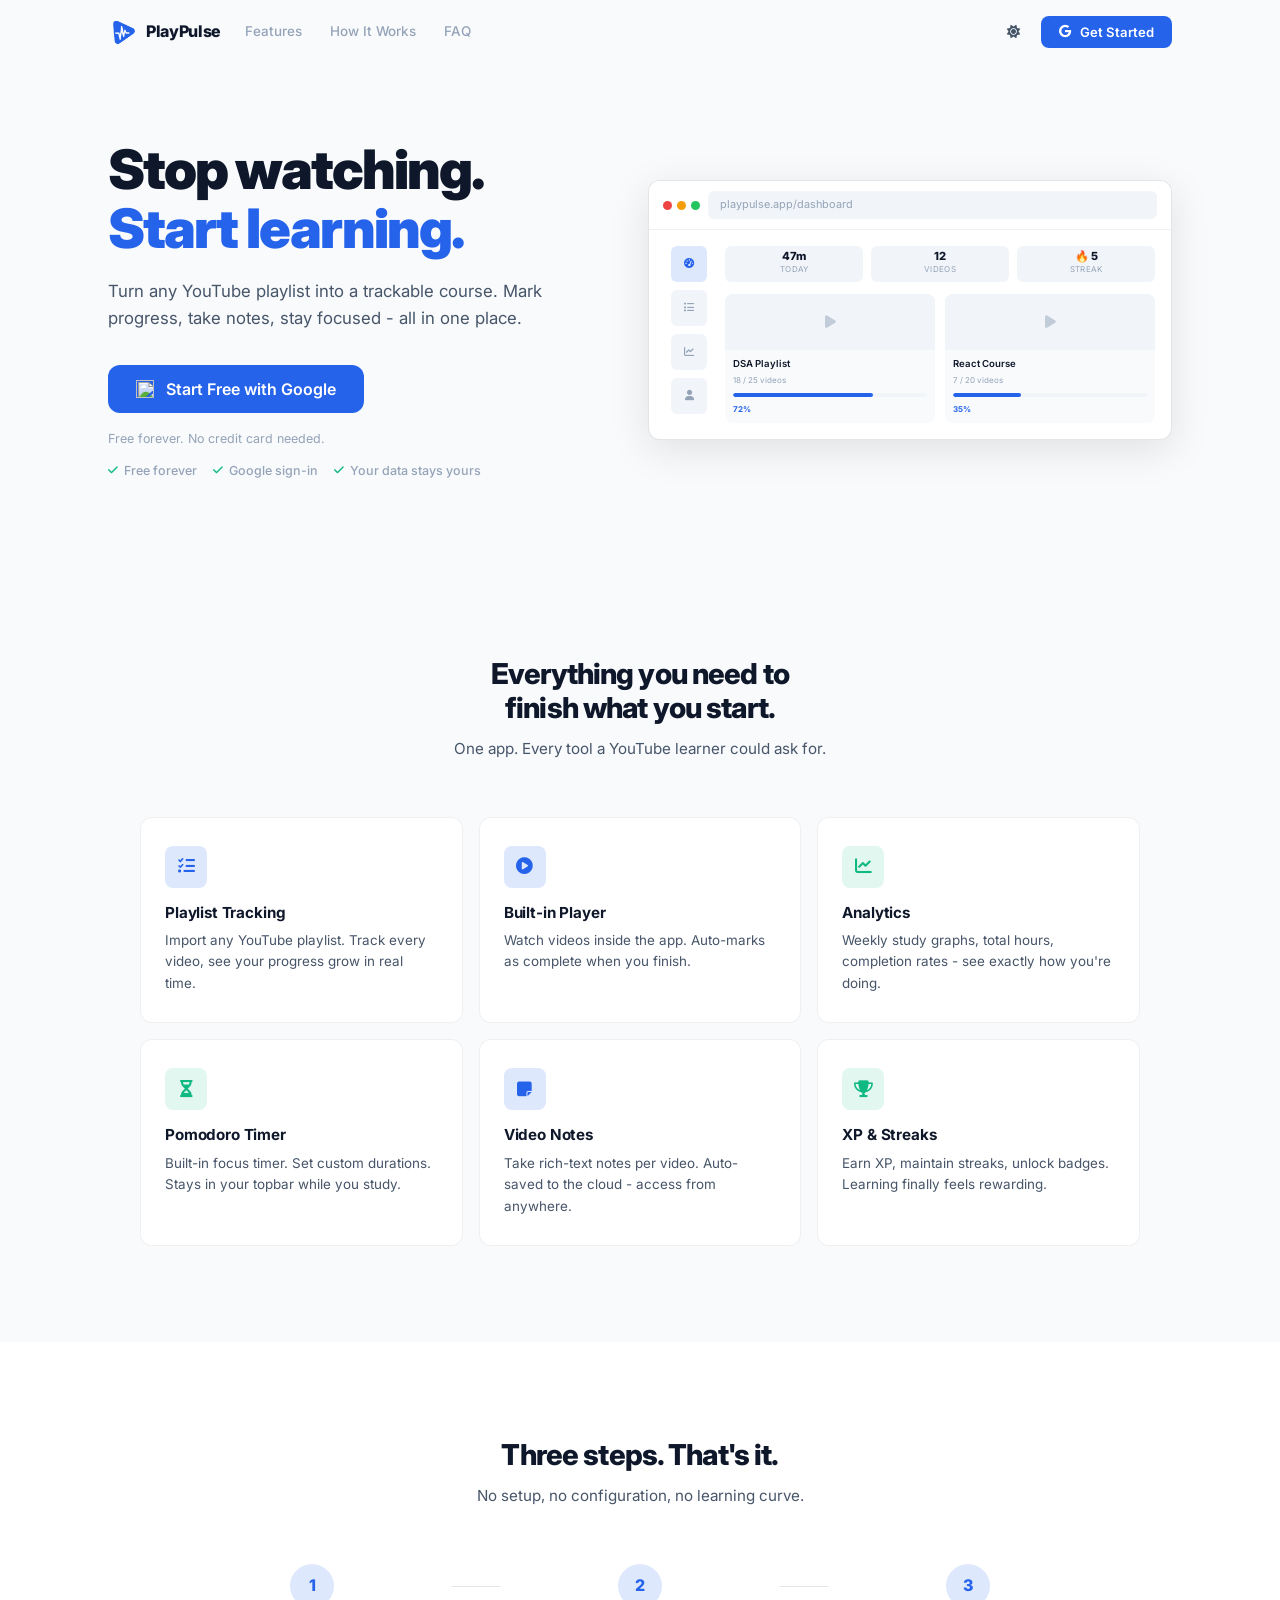
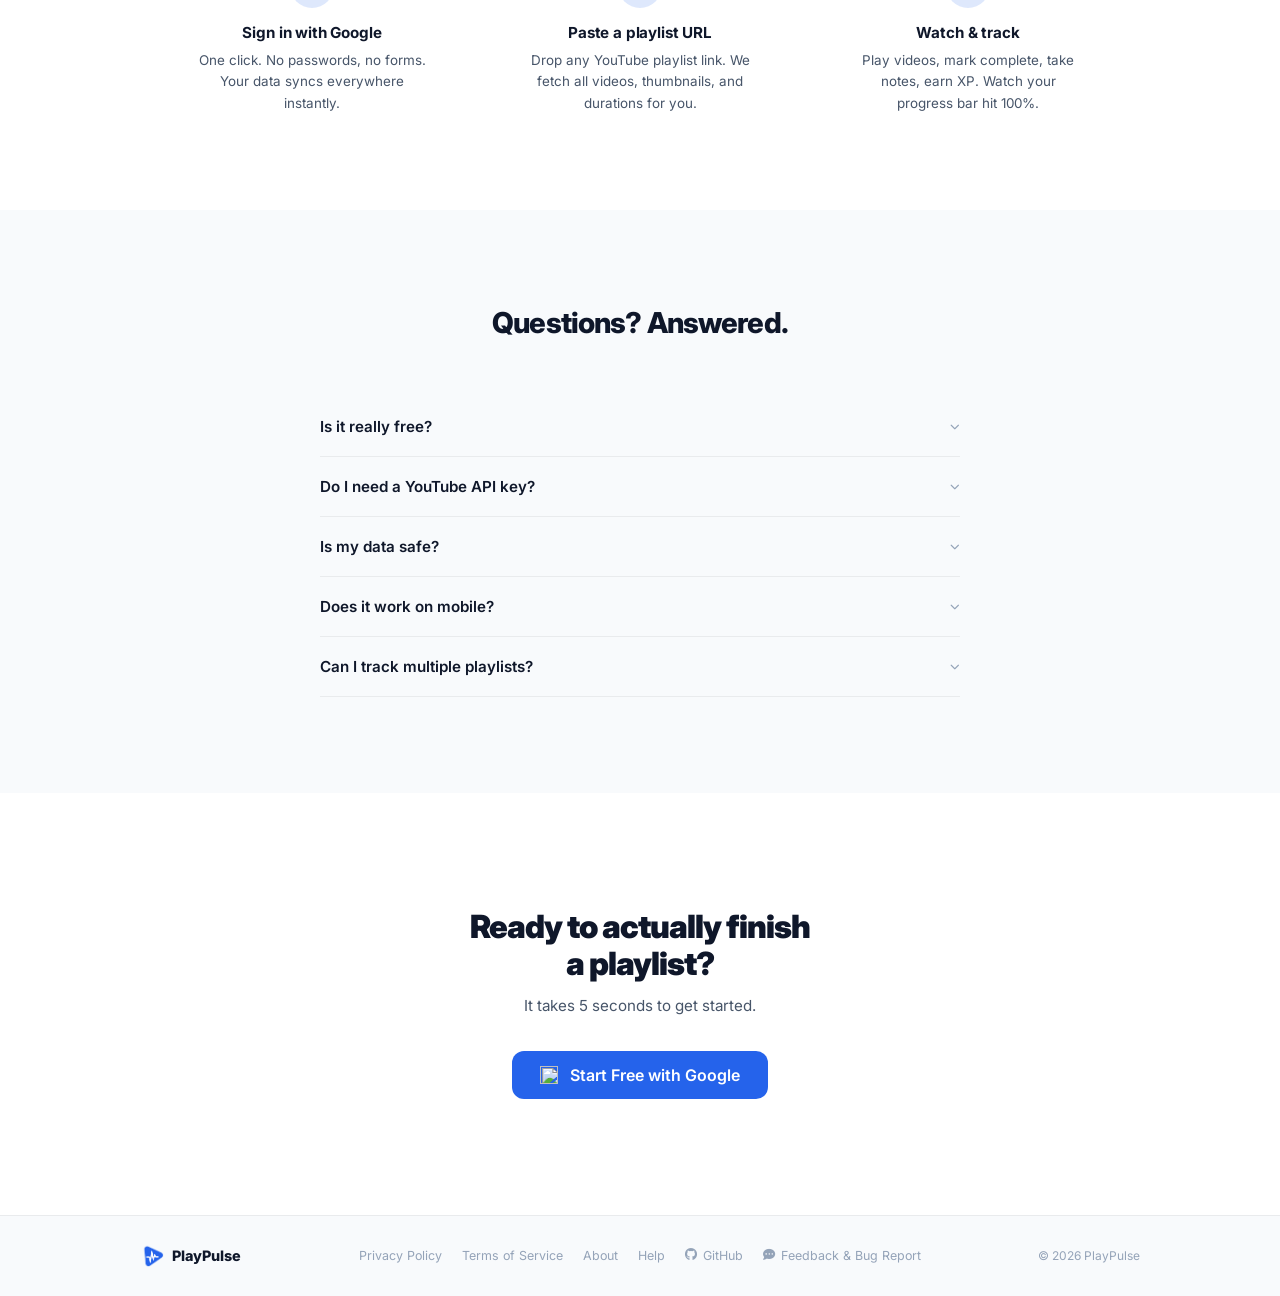
==== index.html @ 00beed0e "Initial commit" ====
<!DOCTYPE html>
<html lang="en">

<head>
  <meta charset="UTF-8" />
  <meta name="viewport" content="width=device-width, initial-scale=1.0" />
  <title>PlayPulse | Turn YouTube Playlists into Trackable Courses</title>
  <meta name="description"
    content="PlayPulse | The ultimate tool to turn any YouTube playlist into a structured, trackable course. Mark progress, take notes, earn XP, and stay focused with a built-in Pomodoro timer." />
  <meta name="keywords"
    content="YouTube playlist tracker, study tracker, online learning, YouTube course creator, productivity tool, Pomodoro timer, learning analytics, PlayPulse" />
  <meta name="author" content="PlayPulse" />
  <link rel="canonical" href="https://playpulse.app/" />

  <!-- Open Graph / Facebook -->
  <meta property="og:type" content="website" />
  <meta property="og:url" content="https://playpulse.app/" />
  <meta property="og:title" content="PlayPulse | Learn Smarter, Track Everything" />
  <meta property="og:description"
    content="Turn any YouTube playlist into a trackable course. Free forever. Progress tracking, notes, analytics, and more." />
  <meta property="og:image" content="https://playpulse.app/assets/social-preview.png" />
  <meta property="og:site_name" content="PlayPulse" />
  <meta property="og:locale" content="en_US" />

  <!-- Twitter -->
  <meta name="twitter:card" content="summary_large_image" />
  <meta name="twitter:url" content="https://playpulse.app/" />
  <meta name="twitter:title" content="PlayPulse | Learn Smarter, Track Everything" />
  <meta name="twitter:description"
    content="Turn any YouTube playlist into a trackable course. Free forever. Progress tracking, notes, analytics, and more." />
  <meta name="twitter:image" content="https://playpulse.app/assets/social-preview.png" />

  <!-- Accessibility & Theme -->
  <meta name="color-scheme" content="dark light" />
  <meta name="theme-color" content="#2563eb" />

  <!-- Favicons -->
  <link rel="icon" type="image/png" href="favicon/favicon-96x96.png" sizes="96x96" />
  <link rel="icon" type="image/svg+xml" href="favicon/favicon.svg" />
  <link rel="shortcut icon" href="favicon/favicon.ico" />
  <link rel="apple-touch-icon" sizes="180x180" href="favicon/apple-touch-icon.png" />
  <link rel="manifest" href="manifest.json" />

  <!-- Fonts & Icons -->
  <link rel="preconnect" href="https://fonts.googleapis.com" />
  <link rel="preconnect" href="https://fonts.gstatic.com" crossorigin />
  <link href="https://fonts.googleapis.com/css2?family=Inter:wght@300;400;500;600;700;800;900&display=swap"
    rel="stylesheet" />
  <link rel="stylesheet" href="https://cdnjs.cloudflare.com/ajax/libs/font-awesome/6.5.1/css/all.min.css" />

  <!-- Stylesheets -->
  <link rel="stylesheet" href="css/style.css" />
  <link rel="stylesheet" href="css/landing.css" />

  <!-- Structured Data (Schema.org) -->
  <script type="application/ld+json">
  {
    "@context": "https://schema.org",
    "@type": "WebApplication",
    "name": "PlayPulse",
    "url": "https://playpulse.app/",
    "description": "Turn any YouTube playlist into a trackable course. Mark progress, take notes, stay focused.",
    "applicationCategory": "EducationApplication, ProductivityApplication",
    "operatingSystem": "All",
    "offers": {
      "@type": "Offer",
      "price": "0",
      "priceCurrency": "USD"
    },
    "featureList": [
      "Playlist Tracking",
      "Built-in Player",
      "Analytics",
      "Pomodoro Timer",
      "Video Notes",
      "XP & Streaks"
    ]
  }
  </script>

  <script>document.documentElement.setAttribute('data-theme', localStorage.getItem('playpulse_theme') || (matchMedia('(prefers-color-scheme:dark)').matches ? 'dark' : 'light'));</script>
</head>

<body class="landing-body">

  <!-- Skip to content link (UX-26) -->
  <a href="#main-content" class="skip-link">Skip to main content</a>

  <!-- ==================== NAVBAR ==================== -->
  <nav class="landing-nav" id="landing-nav">
    <div class="nav-container">
      <a href="index.html" class="nav-brand">
        <img src="favicon/favicon.svg" alt="PlayPulse" class="nav-logo" />
        <span>PlayPulse</span>
      </a>
      <div class="nav-links" id="nav-links">
        <a href="#features">Features</a>
        <a href="#how-it-works">How It Works</a>
        <a href="#faq">FAQ</a>
      </div>
      <div class="nav-actions">
        <button id="btn-theme-toggle-landing" class="btn-theme-toggle" title="Toggle theme"
          aria-label="Switch to light mode" aria-pressed="false">
          <i class="fa-solid fa-moon"></i>
        </button>
        <button id="btn-landing-login" class="btn-primary btn-nav-cta auth-signed-out">
          <i class="fa-brands fa-google"></i> Get Started
        </button>
        <a href="app.html" id="btn-landing-goto" class="btn-primary btn-nav-cta auth-signed-in hidden">
          <i class="fa-solid fa-arrow-right"></i> Open Dashboard
        </a>
      </div>
      <button class="nav-mobile-toggle" id="nav-mobile-toggle" aria-label="Open navigation menu" aria-expanded="false"
        aria-controls="nav-links">
        <i class="fa-solid fa-bars"></i>
      </button>
    </div>
  </nav>

  <!-- ==================== HERO ==================== -->
  <section class="hero" id="main-content">
    <div class="hero-inner">
      <div class="hero-text">
        <h1 class="hero-title">
          Stop watching.<br />
          <span class="gradient-text">Start learning.</span>
        </h1>
        <p class="hero-subtitle">
          Turn any YouTube playlist into a trackable course.
          Mark progress, take notes, stay focused - all in one place.
        </p>
        <div class="hero-cta-group">
          <button id="btn-hero-login" class="btn-primary btn-lg auth-signed-out">
            <img src="https://www.gstatic.com/firebasejs/ui/2.0.0/images/auth/google.svg" alt=""
              class="btn-google-icon" />
            Start Free with Google
          </button>
          <a href="app.html" id="btn-hero-goto" class="btn-primary btn-lg auth-signed-in hidden">
            <i class="fa-solid fa-arrow-right"></i> Go to Dashboard
          </a>
        </div>
        <p class="hero-note">Free forever. No credit card needed.</p>
        <div class="trust-bar">
          <span class="trust-item"><i class="fa-solid fa-check"></i> Free forever</span>
          <span class="trust-item"><i class="fa-solid fa-check"></i> Google sign-in</span>
          <span class="trust-item"><i class="fa-solid fa-check"></i> Your data stays yours</span>
        </div>
      </div>
      <div class="hero-visual">
        <div class="hero-mockup">
          <div class="mockup-topbar">
            <div class="mockup-dots"><span></span><span></span><span></span></div>
            <span class="mockup-url">playpulse.app/dashboard</span>
          </div>
          <div class="mockup-body">
            <div class="mockup-sidebar-col">
              <div class="mockup-nav-block active"><i class="fa-solid fa-gauge-high"></i></div>
              <div class="mockup-nav-block"><i class="fa-solid fa-list"></i></div>
              <div class="mockup-nav-block"><i class="fa-solid fa-chart-line"></i></div>
              <div class="mockup-nav-block"><i class="fa-solid fa-user"></i></div>
            </div>
            <div class="mockup-main">
              <div class="mockup-stat-row">
                <div class="mockup-stat-box"><span class="mockup-stat-val">47m</span><span
                    class="mockup-stat-lbl">Today</span></div>
                <div class="mockup-stat-box"><span class="mockup-stat-val">12</span><span
                    class="mockup-stat-lbl">Videos</span></div>
                <div class="mockup-stat-box"><span class="mockup-stat-val">🔥 5</span><span
                    class="mockup-stat-lbl">Streak</span></div>
              </div>
              <div class="mockup-card-row">
                <div class="mockup-card">
                  <div class="mockup-thumb"><i class="fa-solid fa-play mockup-play-icon"></i></div>
                  <div class="mockup-card-body">
                    <div class="mockup-line long">DSA Playlist</div>
                    <div class="mockup-line short">18 / 25 videos</div>
                    <div class="mockup-bar">
                      <div class="mockup-fill" style="width:72%"></div>
                    </div>
                    <span class="mockup-pct">72%</span>
                  </div>
                </div>
                <div class="mockup-card">
                  <div class="mockup-thumb"><i class="fa-solid fa-play mockup-play-icon"></i></div>
                  <div class="mockup-card-body">
                    <div class="mockup-line long">React Course</div>
                    <div class="mockup-line short">7 / 20 videos</div>
                    <div class="mockup-bar">
                      <div class="mockup-fill" style="width:35%"></div>
                    </div>
                    <span class="mockup-pct">35%</span>
                  </div>
                </div>
              </div>
            </div>
          </div>
        </div>
      </div>
    </div>
  </section>

  <!-- ==================== FEATURES ==================== -->
  <section class="section" id="features">
    <div class="container">
      <div class="section-head">
        <h2>Everything you need to<br />finish what you start.</h2>
        <p>One app. Every tool a YouTube learner could ask for.</p>
      </div>
      <div class="features-grid">
        <div class="feature-card fade-in">
          <div class="feature-icon blue"><i class="fa-solid fa-list-check"></i></div>
          <h3>Playlist Tracking</h3>
          <p>Import any YouTube playlist. Track every video, see your progress grow in real time.</p>
        </div>
        <div class="feature-card fade-in">
          <div class="feature-icon blue"><i class="fa-solid fa-circle-play"></i></div>
          <h3>Built-in Player</h3>
          <p>Watch videos inside the app. Auto-marks as complete when you finish.</p>
        </div>
        <div class="feature-card fade-in">
          <div class="feature-icon green"><i class="fa-solid fa-chart-line"></i></div>
          <h3>Analytics</h3>
          <p>Weekly study graphs, total hours, completion rates - see exactly how you're doing.</p>
        </div>
        <div class="feature-card fade-in">
          <div class="feature-icon green"><i class="fa-solid fa-hourglass-half"></i></div>
          <h3>Pomodoro Timer</h3>
          <p>Built-in focus timer. Set custom durations. Stays in your topbar while you study.</p>
        </div>
        <div class="feature-card fade-in">
          <div class="feature-icon blue"><i class="fa-solid fa-sticky-note"></i></div>
          <h3>Video Notes</h3>
          <p>Take rich-text notes per video. Auto-saved to the cloud - access from anywhere.</p>
        </div>
        <div class="feature-card fade-in">
          <div class="feature-icon green"><i class="fa-solid fa-trophy"></i></div>
          <h3>XP & Streaks</h3>
          <p>Earn XP, maintain streaks, unlock badges. Learning finally feels rewarding.</p>
        </div>
      </div>
    </div>
  </section>

  <!-- ==================== HOW IT WORKS ==================== -->
  <section class="section section-alt" id="how-it-works">
    <div class="container">
      <div class="section-head">
        <h2>Three steps. That's it.</h2>
        <p>No setup, no configuration, no learning curve.</p>
      </div>
      <div class="steps">
        <div class="step fade-in">
          <div class="step-num">1</div>
          <h3>Sign in with Google</h3>
          <p>One click. No passwords, no forms. Your data syncs everywhere instantly.</p>
        </div>
        <div class="step-divider"></div>
        <div class="step fade-in">
          <div class="step-num">2</div>
          <h3>Paste a playlist URL</h3>
          <p>Drop any YouTube playlist link. We fetch all videos, thumbnails, and durations for you.</p>
        </div>
        <div class="step-divider"></div>
        <div class="step fade-in">
          <div class="step-num">3</div>
          <h3>Watch & track</h3>
          <p>Play videos, mark complete, take notes, earn XP. Watch your progress bar hit 100%.</p>
        </div>
      </div>
    </div>
  </section>

  <!-- ==================== FAQ ==================== -->
  <section class="section" id="faq">
    <div class="container container-narrow">
      <div class="section-head">
        <h2>Questions? Answered.</h2>
      </div>
      <div class="faq-list">
        <div class="faq-item fade-in">
          <button class="faq-question">
            <span>Is it really free?</span>
            <i class="fa-solid fa-chevron-down"></i>
          </button>
          <div class="faq-answer">
            <p>Yes, 100% free. No hidden fees, no premium tier. Built as an open-source project.</p>
          </div>
        </div>
        <div class="faq-item fade-in">
          <button class="faq-question">
            <span>Do I need a YouTube API key?</span>
            <i class="fa-solid fa-chevron-down"></i>
          </button>
          <div class="faq-answer">
            <p>No. The app handles all API interactions for you. Just paste a playlist link and go.</p>
          </div>
        </div>
        <div class="faq-item fade-in">
          <button class="faq-question">
            <span>Is my data safe?</span>
            <i class="fa-solid fa-chevron-down"></i>
          </button>
          <div class="faq-answer">
            <p>Your data is stored securely in Firebase. We use Google Authentication - no passwords stored on our end.
            </p>
          </div>
        </div>
        <div class="faq-item fade-in">
          <button class="faq-question">
            <span>Does it work on mobile?</span>
            <i class="fa-solid fa-chevron-down"></i>
          </button>
          <div class="faq-answer">
            <p>Yes. Fully responsive on phones, tablets, and desktops.</p>
          </div>
        </div>
        <div class="faq-item fade-in">
          <button class="faq-question">
            <span>Can I track multiple playlists?</span>
            <i class="fa-solid fa-chevron-down"></i>
          </button>
          <div class="faq-answer">
            <p>Absolutely. Add as many playlists as you want. Tag them, set priorities, organize however you like.</p>
          </div>
        </div>
      </div>
    </div>
  </section>

  <!-- ==================== CTA ==================== -->
  <section class="section section-alt cta-section">
    <div class="container">
      <div class="cta-block">
        <h2>Ready to actually finish<br />a playlist?</h2>
        <p>It takes 5 seconds to get started.</p>
        <button id="btn-cta-login" class="btn-primary btn-lg auth-signed-out">
          <img src="https://www.gstatic.com/firebasejs/ui/2.0.0/images/auth/google.svg" alt=""
            class="btn-google-icon" />
          Start Free with Google
        </button>
        <a href="app.html" id="btn-cta-goto" class="btn-primary btn-lg auth-signed-in hidden">
          <i class="fa-solid fa-arrow-right"></i> Go to Dashboard
        </a>
      </div>
    </div>
  </section>

  <!-- ==================== FOOTER ==================== -->
  <footer class="landing-footer">
    <div class="container footer-inner">
      <div class="footer-brand">
        <img src="favicon/favicon.svg" alt="" class="footer-logo-img" />
        <span>PlayPulse</span>
      </div>
      <div class="footer-links">
        <a href="privacy.html">Privacy Policy</a>
        <a href="terms.html">Terms of Service</a>
        <a href="about.html">About</a>
        <a href="help.html">Help</a>
        <a href="https://github.com" target="_blank" rel="noopener noreferrer"><i class="fa-brands fa-github"></i>
          GitHub</a>
        <a href="#" id="btn-report-bug-landing" class="footer-bug-link"><i class="fa-solid fa-comment-dots"></i>
          Feedback & Bug Report</a>
      </div>
      <p class="footer-copy">&copy; 2026 PlayPulse</p>
    </div>
  </footer>

  <!-- Feedback & Bug Report Modal -->
  <div id="bug-report-modal" class="modal hidden">
    <div class="modal-overlay" id="bug-report-overlay"></div>
    <div class="modal-content bug-report-modal-content">
      <button class="btn-close-modal" id="btn-close-bug-report"><i class="fa-solid fa-xmark"></i></button>
      <h3 class="modal-title"><i class="fa-solid fa-comment-dots"></i> Feedback & Bug Report</h3>
      <p class="bug-report-desc">Have feedback or found a bug? We'd love to hear from you.</p>
      <form id="bug-report-form" class="form" action="https://formspree.io/f/mlgpewjl" method="POST">
        <div class="form-group">
          <label for="bug-type">Type</label>
          <select name="type" id="bug-type" class="select-field">
            <option value="Bug Report">🐛 Bug Report</option>
            <option value="Feature Request">💡 Feature Request</option>
            <option value="General Feedback">💬 General Feedback</option>
          </select>
        </div>
        <div class="form-group">
          <label for="bug-email">Your Email</label>
          <input type="email" name="email" id="bug-email" class="input-field" placeholder="you@example.com" required />
        </div>
        <div class="form-group">
          <label for="bug-subject">Subject</label>
          <input type="text" name="subject" id="bug-subject" class="input-field" placeholder="Brief summary" required />
        </div>
        <div class="form-group">
          <label for="bug-description">Description</label>
          <textarea name="message" id="bug-description" class="input-field bug-textarea" rows="4"
            placeholder="Tell us more..." required></textarea>
        </div>
        <input type="hidden" name="_source" value="PlayPulse Feedback" />
        <button type="submit" id="btn-submit-bug" class="btn-primary btn-full"><i class="fa-solid fa-paper-plane"></i>
          Submit</button>
      </form>
      <div id="bug-report-success" class="bug-report-success hidden">
        <i class="fa-solid fa-circle-check"></i>
        <p>Thank you! Your feedback has been submitted.</p>
        <button class="btn-ghost btn-sm" id="btn-bug-report-done">Close</button>
      </div>
    </div>
  </div>

  <!-- ==================== TOAST ==================== -->
  <div id="toast-container" class="toast-container"></div>

  <!-- ==================== SCRIPTS ==================== -->
  <script src="https://cdn.jsdelivr.net/npm/@emailjs/browser@4/dist/email.min.js"></script>
  <script src="https://www.gstatic.com/firebasejs/10.12.0/firebase-app-compat.js"></script>
  <script src="https://www.gstatic.com/firebasejs/10.12.0/firebase-auth-compat.js"></script>
  <script src="https://www.gstatic.com/firebasejs/10.12.0/firebase-firestore-compat.js"></script>
  <script src="js/firebase-init.js"></script>
  <script src="js/constants.js"></script>
  <script src="js/auth.js"></script>
  <script src="js/email.js"></script>
  <script src="js/ui.js"></script>
  <script>
    document.addEventListener('DOMContentLoaded', () => {
      UI.initLanding();

      // Bug Report Modal Logic
      (function () {
        const modal = document.getElementById('bug-report-modal');
        const overlay = document.getElementById('bug-report-overlay');
        const form = document.getElementById('bug-report-form');
        const successEl = document.getElementById('bug-report-success');
        const closeBtn = document.getElementById('btn-close-bug-report');
        const doneBtn = document.getElementById('btn-bug-report-done');
        const triggerLanding = document.getElementById('btn-report-bug-landing');

        function openModal(e) { e && e.preventDefault(); modal && modal.classList.remove('hidden'); }
        function closeModal() {
          if (!modal) return;
          modal.classList.add('hidden');
          setTimeout(() => {
            form.classList.remove('hidden');
            successEl.classList.add('hidden');
            form.reset();
          }, 300);
        }

        if (triggerLanding) triggerLanding.addEventListener('click', openModal);
        if (closeBtn) closeBtn.addEventListener('click', closeModal);
        if (doneBtn) doneBtn.addEventListener('click', closeModal);
        if (overlay) overlay.addEventListener('click', closeModal);

        if (form) {
          form.addEventListener('submit', async (e) => {
            e.preventDefault();
            const btn = form.querySelector('#btn-submit-bug');
            btn.disabled = true;
            btn.innerHTML = '<div class="spinner" style="width:16px;height:16px;border-width:2px"></div> Sending...';
            try {
              const res = await fetch(form.action, {
                method: 'POST',
                body: new FormData(form),
                headers: { 'Accept': 'application/json' }
              });
              if (res.ok) {
                form.classList.add('hidden');
                successEl.classList.remove('hidden');
              } else {
                throw new Error('Failed');
              }
            } catch (err) {
              btn.disabled = false;
              btn.innerHTML = '<i class="fa-solid fa-paper-plane"></i> Send Report';
              alert('Something went wrong. Please try again.');
            }
          });
        }

        document.addEventListener('keydown', (e) => {
          if (e.key === 'Escape' && modal && !modal.classList.contains('hidden')) closeModal();
        });
      })();
    });
  </script>
</body>

</html>
---- css/style.css ----
/* ============================================
   PlayPulse — Base / Shared Styles
   Design System: Modern Minimal SaaS
   ============================================ */

/* ---------- CSS Variables (Dark Theme) ---------- */
:root,
[data-theme="dark"] {
  --bg-primary:    #0f1115;
  --bg-secondary:  #16181d;
  --bg-tertiary:   #1e2128;
  --bg-card:       #16181d;
  --bg-card-hover: #1e2128;
  --bg-elevated:   #1e2128;

  --border:        rgba(255,255,255,.05);
  --border-strong: rgba(255,255,255,.1);

  --text-primary:   #f8fafc;
  --text-secondary: #94a3b8;
  --text-muted:     #64748b;
  --text-inverse:   #0f1115;

  --accent:        #2563eb;
  --accent-soft:   rgba(37,99,235,.15);
  --accent-hover:  #3b82f6;
  --accent-glow:   rgba(37,99,235,.25);

  --success:       #10b981;
  --success-soft:  rgba(16,185,129,.12);
  --warning:       #f59e0b;
  --warning-soft:  rgba(245,158,11,.12);
  --info:          #3b82f6;
  --info-soft:     rgba(59,130,246,.12);
  --error:         #ef4444;
  --error-soft:    rgba(239,68,68,.12);

  --radius-sm: 6px;
  --radius:    8px;
  --radius-lg: 12px;
  --radius-xl: 20px;

  --shadow-sm:  0 2px 8px rgba(0,0,0,.4);
  --shadow:     0 4px 16px rgba(0,0,0,.45);
  --shadow-lg:  0 10px 40px rgba(0,0,0,.5);

  --transition: all .2s cubic-bezier(.4,0,.2,1);
  --font: 'Inter', -apple-system, BlinkMacSystemFont, 'Segoe UI', sans-serif;
}

/* ---------- Light Theme ---------- */
[data-theme="light"] {
  --bg-primary:    #f8fafc;
  --bg-secondary:  #ffffff;
  --bg-tertiary:   #f1f5f9;
  --bg-card:       #ffffff;
  --bg-card-hover: #f8fafc;
  --bg-elevated:   #ffffff;

  --border:        rgba(0,0,0,.06);
  --border-strong: rgba(0,0,0,.1);

  --text-primary:   #0f172a;
  --text-secondary: #475569;
  --text-muted:     #94a3b8;
  --text-inverse:   #ffffff;

  --shadow-sm:  0 2px 8px rgba(0,0,0,.06);
  --shadow:     0 4px 16px rgba(0,0,0,.08);
  --shadow-lg:  0 10px 40px rgba(0,0,0,.1);
}

/* ---------- Reset ---------- */
*, *::before, *::after { box-sizing: border-box; margin: 0; padding: 0; }

html {
  font-size: 16px;
  scroll-behavior: smooth;
  -webkit-font-smoothing: antialiased;
  -moz-osx-font-smoothing: grayscale;
}

body {
  font-family: var(--font);
  background: var(--bg-primary);
  color: var(--text-primary);
  line-height: 1.6;
  min-height: 100vh;
  overflow-x: hidden;
}

a { color: inherit; text-decoration: none; }
img { max-width: 100%; display: block; }
button { font-family: inherit; cursor: pointer; border: none; background: none; }
input, select, textarea { font-family: inherit; }
ul, ol { list-style: none; }

/* ---------- Scrollbar ---------- */
::-webkit-scrollbar { width: 6px; height: 6px; }
::-webkit-scrollbar-track { background: transparent; }
::-webkit-scrollbar-thumb { background: var(--text-muted); border-radius: 8px; }
::-webkit-scrollbar-thumb:hover { background: var(--text-secondary); }

/* ---------- Typography ---------- */
h1, h2, h3, h4 { font-weight: 700; line-height: 1.2; letter-spacing: -.01em; }
h1 { font-size: 2.25rem; font-weight: 900; letter-spacing: -.025em; }
h2 { font-size: 1.5rem; font-weight: 700; letter-spacing: -.02em; }
h3 { font-size: 1.125rem; font-weight: 600; }
h4 { font-size: .875rem; font-weight: 600; }

.gradient-text {
  color: var(--accent);
}

/* ---------- Navigation ---------- */
.nav-logo {
  width: 28px;
  height: 28px;
  object-fit: contain;
}
.nav-brand {
  display: flex;
  align-items: center;
  gap: 10px;
  font-weight: 800;
  font-size: 1.1rem;
}

/* ---------- Buttons ---------- */
.btn-primary {
  display: inline-flex;
  align-items: center;
  gap: 8px;
  padding: 10px 20px;
  background: var(--accent);
  color: #fff;
  border-radius: var(--radius);
  font-weight: 600;
  font-size: .875rem;
  transition: var(--transition);
  border: none;
  white-space: nowrap;
}
.btn-primary:hover { background: var(--accent-hover); transform: translateY(-1px); box-shadow: 0 4px 12px rgba(37,99,235,.3); }
.btn-primary:active { transform: translateY(0); }
.btn-primary:disabled { opacity: .5; cursor: not-allowed; transform: none; box-shadow: none; }
a.btn-primary { text-decoration: none; color: #fff; cursor: pointer; }

.btn-secondary {
  display: inline-flex;
  align-items: center;
  gap: 8px;
  padding: 10px 20px;
  background: var(--bg-tertiary);
  color: var(--text-primary);
  border: none;
  border-radius: var(--radius);
  font-weight: 600;
  font-size: .875rem;
  transition: var(--transition);
}
.btn-secondary:hover { background: var(--bg-card-hover); }

.btn-outline {
  display: inline-flex;
  align-items: center;
  gap: 8px;
  padding: 10px 20px;
  background: transparent;
  color: var(--text-primary);
  border: 1px solid var(--border-strong);
  border-radius: var(--radius);
  font-weight: 600;
  font-size: .875rem;
  transition: var(--transition);
}
.btn-outline:hover { border-color: var(--accent); color: var(--accent); }

.btn-ghost {
  display: inline-flex;
  align-items: center;
  gap: 8px;
  padding: 8px 16px;
  background: transparent;
  color: var(--text-secondary);
  border: none;
  border-radius: var(--radius);
  font-weight: 500;
  font-size: .875rem;
  transition: var(--transition);
}
.btn-ghost:hover { color: var(--text-primary); background: var(--bg-tertiary); }

.btn-lg { padding: 14px 28px; font-size: 1rem; border-radius: var(--radius-lg); }
.btn-sm { padding: 6px 14px; font-size: .8rem; }
.btn-full { width: 100%; justify-content: center; }
.btn-icon-sm { width: 28px; height: 28px; border-radius: var(--radius-sm); display: flex; align-items: center; justify-content: center; color: var(--text-secondary); transition: var(--transition); }
.btn-icon-sm:hover { background: var(--bg-tertiary); color: var(--text-primary); }

.btn-google-icon { width: 18px; height: 18px; }

/* ---------- Inputs ---------- */
.input-field {
  width: 100%;
  padding: 10px 14px;
  background: var(--bg-primary);
  border: 1px solid var(--border-strong);
  border-radius: var(--radius);
  color: var(--text-primary);
  font-size: .875rem;
  transition: var(--transition);
  outline: none;
}
.input-field:focus { border-color: var(--accent); box-shadow: 0 0 0 3px var(--accent-soft); }
.input-field::placeholder { color: var(--text-muted); }
.input-sm { padding: 6px 10px; font-size: .8rem; }

.select-field {
  padding: 8px 32px 8px 12px;
  background: var(--bg-primary);
  border: 1px solid var(--border-strong);
  border-radius: var(--radius);
  color: var(--text-primary);
  font-size: .8rem;
  outline: none;
  cursor: pointer;
  transition: var(--transition);
  -webkit-appearance: none;
  -moz-appearance: none;
  appearance: none;
  background-image: url("data:image/svg+xml,%3Csvg xmlns='http://www.w3.org/2000/svg' width='12' height='12' viewBox='0 0 24 24' fill='none' stroke='%2394a3b8' stroke-width='2.5' stroke-linecap='round' stroke-linejoin='round'%3E%3Cpolyline points='6 9 12 15 18 9'%3E%3C/polyline%3E%3C/svg%3E");
  background-repeat: no-repeat;
  background-position: right 10px center;
  background-size: 12px;
}
.select-field:focus { border-color: var(--accent); box-shadow: 0 0 0 3px var(--accent-soft); }
.select-field:hover { border-color: var(--text-muted); }
.select-field option {
  background: var(--bg-elevated);
  color: var(--text-primary);
  padding: 8px 12px;
}

/* ---------- Custom Select ---------- */
.custom-select {
  position: relative;
  display: inline-block;
}
.custom-select .select-field { display: none; }
.custom-select-trigger {
  display: flex;
  align-items: center;
  justify-content: space-between;
  gap: 8px;
  padding: 8px 12px;
  background: var(--bg-primary);
  border: 1px solid var(--border-strong);
  border-radius: var(--radius);
  color: var(--text-primary);
  font-size: .8rem;
  cursor: pointer;
  transition: var(--transition);
  min-width: 120px;
  white-space: nowrap;
  user-select: none;
}
.custom-select-trigger:hover { border-color: var(--text-muted); }
.custom-select.open .custom-select-trigger {
  border-color: var(--accent);
  box-shadow: 0 0 0 3px var(--accent-soft);
}
.custom-select-trigger .cs-arrow {
  font-size: .55rem;
  color: var(--text-muted);
  transition: transform .2s ease;
  flex-shrink: 0;
}
.custom-select.open .cs-arrow { transform: rotate(180deg); }
.custom-select-options {
  position: absolute;
  top: calc(100% + 4px);
  left: 0;
  min-width: 100%;
  background: var(--bg-secondary);
  border: 1px solid var(--border-strong);
  border-radius: var(--radius);
  padding: 4px;
  z-index: 200;
  opacity: 0;
  visibility: hidden;
  transform: translateY(4px);
  transition: opacity .15s ease, visibility .15s ease, transform .15s ease;
  box-shadow: var(--shadow-lg);
  max-height: 220px;
  overflow-y: auto;
}
.custom-select.open .custom-select-options {
  opacity: 1;
  visibility: visible;
  transform: translateY(0);
}
.custom-select-option {
  padding: 8px 12px;
  font-size: .8rem;
  color: var(--text-secondary);
  border-radius: var(--radius-sm);
  cursor: pointer;
  transition: background .12s ease, color .12s ease;
  white-space: nowrap;
}
.custom-select-option:hover {
  background: var(--bg-tertiary);
  color: var(--text-primary);
}
.custom-select-option.selected {
  background: var(--accent-soft);
  color: var(--accent);
  font-weight: 600;
}

/* ---------- Forms ---------- */
.form { display: flex; flex-direction: column; gap: 16px; }
.form-group { display: flex; flex-direction: column; gap: 6px; }
.form-group label { font-size: .75rem; font-weight: 600; color: var(--text-muted); text-transform: uppercase; letter-spacing: .5px; }
.form-row { display: grid; grid-template-columns: 1fr 1fr; gap: 16px; }
.form-error { color: var(--error); font-size: .8rem; padding: 8px 12px; background: var(--error-soft); border-radius: var(--radius-sm); }
.form-loading { display: flex; align-items: center; gap: 10px; font-size: .85rem; color: var(--text-secondary); }
.checkbox-group { flex-direction: row; align-items: center; gap: 8px; }
.checkbox-group input[type="checkbox"] { accent-color: var(--accent); }

/* ---------- Modal ---------- */
.modal { position: fixed; inset: 0; z-index: 1000; display: flex; align-items: center; justify-content: center; }
.modal.hidden { display: none; }
.modal-overlay { position: absolute; inset: 0; background: rgba(0,0,0,.6); backdrop-filter: blur(8px); }
.modal-content { position: relative; background: var(--bg-secondary); border-radius: var(--radius-lg); padding: 32px; max-width: 520px; width: 90%; max-height: 90vh; overflow-y: auto; z-index: 1; box-shadow: var(--shadow-lg); }
.modal-title { font-size: 1.125rem; font-weight: 700; margin-bottom: 20px; }
.btn-close-modal { position: absolute; top: 16px; right: 16px; width: 32px; height: 32px; border-radius: var(--radius); display: flex; align-items: center; justify-content: center; color: var(--text-muted); transition: var(--transition); z-index: 2; }
.btn-close-modal:hover { background: var(--bg-tertiary); color: var(--text-primary); }

/* ---------- Spinner ---------- */
.spinner {
  width: 20px; height: 20px;
  border: 2px solid var(--border-strong);
  border-top-color: var(--accent);
  border-radius: 50%;
  animation: spin .6s linear infinite;
}
.spinner-lg {
  width: 40px; height: 40px;
  border: 3px solid var(--border-strong);
  border-top-color: var(--accent);
  border-radius: 50%;
  animation: spin .6s linear infinite;
}
@keyframes spin { to { transform: rotate(360deg); } }

/* ---------- Toast ---------- */
.toast-container { position: fixed; bottom: 24px; right: 24px; z-index: 9999; display: flex; flex-direction: column; gap: 8px; }
.toast {
  display: flex; align-items: center; gap: 10px;
  padding: 12px 20px;
  background: var(--bg-secondary);
  border-radius: var(--radius);
  font-size: .85rem;
  color: var(--text-primary);
  box-shadow: var(--shadow-lg);
  animation: slideInRight .3s ease;
  min-width: 250px;
  border-left: 3px solid var(--text-muted);
}
.toast.success { border-left-color: var(--success); }
.toast.error   { border-left-color: var(--error); }
.toast.warning { border-left-color: var(--warning); }
.toast.info    { border-left-color: var(--info); }
.toast.hide    { animation: fadeOut .3s ease forwards; }

@keyframes slideInRight { from { transform: translateX(100%); opacity: 0; } to { transform: translateX(0); opacity: 1; } }
@keyframes fadeOut { to { opacity: 0; transform: translateX(30px); } }

/* ---------- Progress Bars ---------- */
.progress-bar-container, .xp-bar-container {
  width: 100%;
  height: 4px;
  background: var(--bg-tertiary);
  border-radius: 100px;
  overflow: hidden;
}
.progress-bar, .xp-bar {
  height: 100%;
  border-radius: 100px;
  background: var(--accent);
  transition: width .4s cubic-bezier(.22,1,.36,1);
}
.xp-bar { background: var(--warning); }
.xp-bar-lg { height: 8px; }

/* ---------- Auth Loading ---------- */
.auth-loading {
  position: fixed; inset: 0;
  display: flex; flex-direction: column; align-items: center; justify-content: center; gap: 16px;
  background: var(--bg-primary);
  color: var(--text-muted);
  z-index: 9999;
  font-size: .875rem;
}

/* ---------- Skeleton Loading ---------- */
.skeleton {
  background: var(--bg-tertiary);
  border-radius: var(--radius);
  position: relative;
  overflow: hidden;
}
.skeleton::after {
  content: '';
  position: absolute;
  inset: 0;
  background: linear-gradient(90deg, transparent, rgba(255,255,255,.04), transparent);
  animation: skeletonPulse 1.5s ease-in-out infinite;
}
@keyframes skeletonPulse {
  0% { transform: translateX(-100%); }
  100% { transform: translateX(100%); }
}
.skeleton-stat { height: 88px; }
.skeleton-card { height: 240px; }
.skeleton-line { height: 14px; margin-bottom: 8px; }
.skeleton-line.w60 { width: 60%; }
.skeleton-line.w40 { width: 40%; }
.skeleton-line.w80 { width: 80%; }

/* ---------- Hidden ---------- */
.hidden { display: none !important; }

/* ---------- Skip to content link (Accessibility) ---------- */
.skip-link {
  position: fixed;
  top: -100%;
  left: 16px;
  z-index: 10000;
  padding: 12px 24px;
  background: var(--accent);
  color: #fff;
  border-radius: var(--radius);
  font-size: .875rem;
  font-weight: 600;
  text-decoration: none;
  transition: top .2s ease;
}
.skip-link:focus {
  top: 16px;
}

/* ---------- Tags & Priority Badges ---------- */
.tag-badge {
  display: inline-block;
  padding: 3px 10px;
  border-radius: 100px;
  font-size: .7rem;
  font-weight: 600;
  text-transform: uppercase;
  letter-spacing: .5px;
  background: var(--info-soft);
  color: var(--info);
}
.tag-badge.dsa        { background: var(--accent-soft); color: var(--accent); }
.tag-badge.web-dev    { background: var(--success-soft); color: var(--success); }
.tag-badge.exams      { background: var(--warning-soft); color: var(--warning); }
.tag-badge.ml         { background: rgba(156,39,176,.12); color: #ce93d8; }
.tag-badge.tag-custom { background: var(--info-soft); color: var(--info); }

.priority-badge {
  display: inline-block;
  padding: 3px 10px;
  border-radius: 100px;
  font-size: .7rem;
  font-weight: 600;
  text-transform: uppercase;
  letter-spacing: .5px;
}
.priority-badge.high   { background: var(--error-soft); color: var(--error); }
.priority-badge.medium { background: var(--warning-soft); color: var(--warning); }
.priority-badge.low    { background: var(--success-soft); color: var(--success); }

/* ---------- Empty State ---------- */
.empty-state {
  text-align: center;
  padding: 60px 20px;
  color: var(--text-muted);
}
.empty-state i { font-size: 2.5rem; margin-bottom: 16px; display: block; opacity: .3; }
.empty-state p { font-size: .875rem; }

/* ---------- Section Title ---------- */
.section-title {
  font-size: 1rem;
  font-weight: 700;
  margin-bottom: 16px;
  display: flex;
  align-items: center;
  gap: 8px;
}

/* ---------- Fade in animation ---------- */
.fade-in {
  opacity: 0;
  transform: translateY(20px);
  transition: opacity .6s ease, transform .6s ease;
}
.fade-in.visible {
  opacity: 1;
  transform: translateY(0);
}

/* ---------- Theme Toggle ---------- */
.btn-theme-toggle {
  width: 36px; height: 36px;
  border-radius: var(--radius);
  display: flex; align-items: center; justify-content: center;
  color: var(--text-secondary);
  transition: var(--transition);
  background: transparent;
}
.btn-theme-toggle:hover { color: var(--warning); background: var(--warning-soft); }

/* ---------- Badge Cards ---------- */
.badges-grid {
  display: grid;
  grid-template-columns: repeat(auto-fill, minmax(160px, 1fr));
  gap: 12px;
}
.badge-card {
  background: var(--bg-tertiary);
  border-radius: var(--radius-lg);
  padding: 20px 16px;
  text-align: center;
  transition: var(--transition);
}
.badge-card:not(.locked) { background: var(--accent-soft); }
.badge-card.locked { opacity: .4; filter: grayscale(1); }
.badge-icon { font-size: 1.8rem; margin-bottom: 8px; color: var(--accent); }
.badge-card.locked .badge-icon { color: var(--text-muted); }
.badge-name { font-size: .8rem; font-weight: 600; margin-bottom: 4px; }
.badge-date { font-size: .7rem; color: var(--text-muted); }

/* ---------- Report a Bug ---------- */
.report-bug-wrapper {
  display: flex;
  justify-content: center;
  padding: 24px 0 8px;
  margin-top: 12px;
}
.btn-report-bug {
  display: inline-flex;
  align-items: center;
  gap: 6px;
  padding: 8px 18px;
  font-size: .78rem;
  font-weight: 500;
  color: var(--text-muted);
  background: transparent;
  border: 1px solid var(--border);
  border-radius: var(--radius);
  transition: var(--transition);
  cursor: pointer;
}
.btn-report-bug:hover {
  color: var(--error);
  border-color: var(--error);
  background: var(--error-soft);
}
.btn-report-bug i { font-size: .72rem; }

.footer-bug-link { transition: var(--transition); }
.footer-bug-link:hover { color: var(--error) !important; }

/* -- Bug Report Modal -- */
.bug-report-modal-content { max-width: 480px; }
.bug-report-desc {
  font-size: .85rem;
  color: var(--text-secondary);
  margin: -8px 0 8px;
  line-height: 1.5;
}
.bug-textarea {
  resize: vertical;
  min-height: 80px;
  max-height: 200px;
}
.bug-report-success {
  text-align: center;
  padding: 24px 0 8px;
}
.bug-report-success i {
  font-size: 2.5rem;
  color: var(--success);
  margin-bottom: 12px;
}
.bug-report-success p {
  font-size: .9rem;
  color: var(--text-secondary);
  margin-bottom: 16px;
}

/* ---------- Responsive ---------- */
@media (max-width: 768px) {
  h1 { font-size: 1.8rem; }
  h2 { font-size: 1.4rem; }
  .form-row { grid-template-columns: 1fr; }
  .toast-container { right: 12px; left: 12px; bottom: 12px; }
  .bug-report-modal-content { width: 95%; padding: 24px 20px; }
}


/* ---------- Logo Styles ---------- */
.nav-logo {
  width: 28px;
  height: 28px;
  object-fit: contain;
}
.footer-logo-img {
  width: 24px;
  height: 24px;
  object-fit: contain;
}
---- css/landing.css ----
/* ============================================
   PlayPulse — Landing Page (Fresh)
   ============================================ */

/* ---------- Navbar ---------- */
.landing-nav {
  position: fixed;
  top: 0; left: 0; right: 0;
  z-index: 100;
  background: transparent;
  transition: background .3s, box-shadow .3s, backdrop-filter .3s;
}
.landing-nav.scrolled {
  background: var(--bg-secondary);
  backdrop-filter: blur(16px);
  -webkit-backdrop-filter: blur(16px);
  box-shadow: 0 1px 0 var(--border);
}

.nav-container {
  max-width: 1120px;
  margin: 0 auto;
  display: flex;
  align-items: center;
  justify-content: space-between;
  padding: 14px 28px;
  gap: 24px;
}
.nav-brand {
  display: flex;
  align-items: center;
  gap: 10px;
  font-weight: 800;
  font-size: 1rem;
  color: var(--text-primary);
  text-decoration: none;
  letter-spacing: -.02em;
}
.nav-brand i { color: var(--accent); font-size: 1.15rem; }

.nav-links {
  display: flex;
  gap: 28px;
  flex: 1;
}
.nav-links a {
  font-size: .84rem;
  font-weight: 500;
  color: var(--text-muted);
  transition: color .2s;
  text-decoration: none;
}
.nav-links a:hover { color: var(--text-primary); }

.nav-actions { display: flex; align-items: center; gap: 10px; }
.btn-nav-cta { padding: 8px 18px !important; font-size: .82rem !important; }

.nav-mobile-toggle {
  display: none;
  width: 40px; height: 40px;
  border-radius: var(--radius);
  background: none;
  border: none;
  color: var(--text-primary);
  font-size: 1.1rem;
  cursor: pointer;
  align-items: center;
  justify-content: center;
}

/* ---------- Hero ---------- */
.hero {
  padding: 140px 28px 80px;
  max-width: 1120px;
  margin: 0 auto;
}
.hero-inner {
  display: grid;
  grid-template-columns: 1fr 1.1fr;
  gap: 64px;
  align-items: center;
}
.hero-text {
  display: flex;
  flex-direction: column;
  gap: 0;
}
.hero-title {
  font-size: clamp(2.2rem, 4.5vw, 3.4rem);
  font-weight: 900;
  line-height: 1.08;
  letter-spacing: -.035em;
  margin-bottom: 20px;
  color: var(--text-primary);
}
.hero-title .gradient-text {
  color: var(--accent);
}
.hero-subtitle {
  font-size: 1.05rem;
  color: var(--text-secondary);
  line-height: 1.65;
  max-width: 440px;
  margin-bottom: 32px;
}
.hero-cta-group {
  display: flex;
  gap: 12px;
  flex-wrap: wrap;
  margin-bottom: 16px;
}
.btn-google-icon { width: 18px; height: 18px; margin-right: 4px; }
.hero-note {
  font-size: .78rem;
  color: var(--text-muted);
}

/* Trust Bar (UX-03) */
.trust-bar {
  display: flex;
  align-items: center;
  gap: 16px;
  margin-top: 12px;
  flex-wrap: wrap;
}
.trust-item {
  font-size: .78rem;
  color: var(--text-muted);
  font-weight: 500;
  display: flex;
  align-items: center;
  gap: 6px;
}
.trust-item i {
  color: var(--success);
  font-size: .7rem;
}

/* Hero Mockup */
.hero-visual {
  position: relative;
}
.hero-mockup {
  background: var(--bg-secondary);
  border: 1px solid var(--border-strong);
  border-radius: var(--radius-lg);
  overflow: hidden;
  box-shadow: var(--shadow-lg);
}
.mockup-topbar {
  display: flex;
  align-items: center;
  gap: 8px;
  padding: 10px 14px;
  background: var(--bg-elevated);
  border-bottom: 1px solid var(--border);
}
.mockup-dots { display: flex; gap: 5px; }
.mockup-dots span {
  width: 9px; height: 9px;
  border-radius: 50%;
  background: var(--bg-tertiary);
}
.mockup-dots span:nth-child(1) { background: #ef4444; }
.mockup-dots span:nth-child(2) { background: #f59e0b; }
.mockup-dots span:nth-child(3) { background: #22c55e; }
.mockup-url {
  flex: 1;
  font-size: .68rem;
  color: var(--text-muted);
  background: var(--bg-tertiary);
  padding: 5px 12px;
  border-radius: 6px;
}
.mockup-body {
  display: flex;
  padding: 16px;
  gap: 12px;
}
.mockup-sidebar-col {
  width: 48px;
  display: flex;
  flex-direction: column;
  gap: 8px;
  flex-shrink: 0;
}
.mockup-nav-block {
  width: 36px; height: 36px;
  border-radius: var(--radius-sm);
  background: var(--bg-tertiary);
  margin: 0 auto;
  display: flex;
  align-items: center;
  justify-content: center;
}
.mockup-nav-block i {
  font-size: .65rem;
  color: var(--text-muted);
}
.mockup-nav-block.active { background: var(--accent-soft); }
.mockup-nav-block.active i { color: var(--accent); }
.mockup-main { flex: 1; }
.mockup-stat-row {
  display: grid;
  grid-template-columns: repeat(3, 1fr);
  gap: 8px;
  margin-bottom: 12px;
}
.mockup-stat-box {
  height: 36px;
  background: var(--bg-tertiary);
  border-radius: var(--radius-sm);
  display: flex;
  flex-direction: column;
  align-items: center;
  justify-content: center;
  gap: 1px;
}
.mockup-stat-val {
  font-size: .7rem;
  font-weight: 800;
  color: var(--text-primary);
  line-height: 1;
}
.mockup-stat-lbl {
  font-size: .5rem;
  color: var(--text-muted);
  text-transform: uppercase;
  letter-spacing: .3px;
}
.mockup-card-row {
  display: grid;
  grid-template-columns: repeat(2, 1fr);
  gap: 10px;
}
.mockup-card {
  background: var(--bg-primary);
  border-radius: var(--radius);
  overflow: hidden;
}
.mockup-thumb {
  height: 56px;
  background: var(--bg-tertiary);
  display: flex;
  align-items: center;
  justify-content: center;
  position: relative;
}
.mockup-play-icon {
  font-size: .9rem;
  color: var(--text-muted);
  opacity: .5;
}
.mockup-card-body {
  padding: 8px;
  display: flex;
  flex-direction: column;
  gap: 5px;
}
.mockup-line {
  font-size: .6rem;
  font-weight: 600;
  color: var(--text-primary);
  line-height: 1.3;
  white-space: nowrap;
  overflow: hidden;
  text-overflow: ellipsis;
}
.mockup-line.long { width: 85%; }
.mockup-line.short { width: 55%; font-size: .5rem; color: var(--text-muted); font-weight: 400; }
.mockup-bar {
  height: 4px;
  background: var(--bg-tertiary);
  border-radius: 3px;
  overflow: hidden;
  margin-top: 2px;
}
.mockup-fill {
  height: 100%;
  background: var(--accent);
  border-radius: 3px;
}
.mockup-pct {
  font-size: .5rem;
  font-weight: 700;
  color: var(--accent);
  margin-top: 1px;
}

/* ---------- Sections ---------- */
.section {
  padding: 96px 28px;
}
.section-alt {
  background: var(--bg-secondary);
}
.container {
  max-width: 1000px;
  margin: 0 auto;
}
.container-narrow {
  max-width: 640px;
}
.section-head {
  text-align: center;
  margin-bottom: 56px;
}
.section-head h2 {
  font-size: 1.8rem;
  font-weight: 800;
  letter-spacing: -.03em;
  line-height: 1.2;
  margin-bottom: 12px;
  color: var(--text-primary);
}
.section-head h2 .gradient-text {
  color: var(--accent);
}
.section-head p {
  font-size: .95rem;
  color: var(--text-secondary);
  max-width: 440px;
  margin: 0 auto;
  line-height: 1.5;
}

/* ---------- Features ---------- */
.features-grid {
  display: grid;
  grid-template-columns: repeat(3, 1fr);
  gap: 16px;
}
.feature-card {
  background: var(--bg-secondary);
  border: 1px solid var(--border);
  border-radius: var(--radius-lg);
  padding: 28px 24px;
  transition: border-color .2s, transform .2s;
}
.section-alt .feature-card {
  background: var(--bg-elevated);
}
.feature-card:hover {
  border-color: var(--border-strong);
  transform: translateY(-2px);
}
.feature-icon {
  width: 42px; height: 42px;
  border-radius: var(--radius);
  display: flex;
  align-items: center;
  justify-content: center;
  font-size: 1.05rem;
  margin-bottom: 16px;
}
.feature-icon.blue   { background: var(--accent-soft); color: var(--accent); }
.feature-icon.green  { background: var(--success-soft); color: var(--success); }

.feature-card h3 {
  font-size: .95rem;
  font-weight: 700;
  margin-bottom: 8px;
  letter-spacing: -.01em;
  color: var(--text-primary);
}
.feature-card p {
  font-size: .84rem;
  color: var(--text-secondary);
  line-height: 1.6;
}

/* ---------- Steps ---------- */
.steps {
  display: flex;
  align-items: flex-start;
  gap: 0;
  justify-content: center;
}
.step {
  flex: 1;
  text-align: center;
  padding: 0 24px;
  max-width: 280px;
}
.step-num {
  width: 44px; height: 44px;
  margin: 0 auto 16px;
  border-radius: 50%;
  display: flex;
  align-items: center;
  justify-content: center;
  font-size: 1rem;
  font-weight: 800;
  background: var(--accent-soft);
  color: var(--accent);
}
.step h3 {
  font-size: .95rem;
  font-weight: 700;
  margin-bottom: 8px;
  color: var(--text-primary);
}
.step p {
  font-size: .84rem;
  color: var(--text-secondary);
  line-height: 1.6;
}
.step-divider {
  width: 48px;
  height: 1px;
  background: var(--border-strong);
  margin-top: 22px;
  flex-shrink: 0;
}

/* ---------- FAQ ---------- */
.faq-list {
  display: flex;
  flex-direction: column;
  gap: 0;
}
.faq-item {
  border-bottom: 1px solid var(--border);
}
.faq-question {
  width: 100%;
  background: none;
  border: none;
  display: flex;
  align-items: center;
  justify-content: space-between;
  padding: 20px 0;
  font-size: .95rem;
  font-weight: 600;
  color: var(--text-primary);
  cursor: pointer;
  text-align: left;
  font-family: inherit;
  transition: color .2s;
}
.faq-question:hover { color: var(--accent); }
.faq-question i {
  transition: transform .25s;
  font-size: .6rem;
  color: var(--text-muted);
  flex-shrink: 0;
  margin-left: 16px;
}
.faq-item.open .faq-question i { transform: rotate(180deg); }
.faq-answer {
  max-height: 0;
  overflow: hidden;
  transition: max-height .3s ease;
}
.faq-item.open .faq-answer { max-height: 600px; }
.faq-answer p {
  padding: 0 0 20px;
  font-size: .88rem;
  color: var(--text-secondary);
  line-height: 1.7;
}

/* ---------- CTA ---------- */
.cta-section {
  text-align: center;
}
.cta-block {
  padding: 20px 0;
}
.cta-block h2 {
  font-size: 2rem;
  font-weight: 900;
  letter-spacing: -.03em;
  line-height: 1.15;
  margin-bottom: 12px;
  color: var(--text-primary);
}
.cta-block p {
  font-size: .95rem;
  color: var(--text-secondary);
  margin-bottom: 32px;
}

/* ---------- Footer ---------- */
.landing-footer {
  border-top: 1px solid var(--border);
  padding: 28px 28px;
}
.footer-inner {
  display: flex;
  align-items: center;
  justify-content: space-between;
  flex-wrap: wrap;
  gap: 16px;
}
.footer-brand {
  display: flex;
  align-items: center;
  gap: 8px;
  font-weight: 800;
  font-size: .9rem;
  color: var(--text-primary);
}
.footer-brand i { color: var(--accent); }
.footer-links {
  display: flex;
  align-items: center;
  gap: 20px;
}
.footer-links a {
  font-size: .78rem;
  color: var(--text-muted);
  text-decoration: none;
  transition: color .2s;
  display: inline-flex;
  align-items: center;
  gap: 6px;
}
.footer-links a:hover { color: var(--text-primary); }
.footer-copy {
  font-size: .75rem;
  color: var(--text-muted);
}

/* ---------- Scroll Animations ---------- */
.fade-in {
  opacity: 0;
  transform: translateY(20px);
  transition: opacity .5s ease, transform .5s ease;
}
.fade-in.visible {
  opacity: 1;
  transform: translateY(0);
}

/* ---------- Auth-aware ---------- */
.auth-signed-in { display: none; }
.auth-signed-out { display: inline-flex; }
a.btn-primary { text-decoration: none; display: inline-flex; align-items: center; }

/* ---------- Responsive ---------- */
@media (max-width: 900px) {
  .hero-inner {
    grid-template-columns: 1fr;
    gap: 48px;
    text-align: center;
  }
  .hero-subtitle { margin-left: auto; margin-right: auto; }
  .hero-cta-group { justify-content: center; }
  .hero-note { text-align: center; }
  .features-grid { grid-template-columns: repeat(2, 1fr); }
}

@media (max-width: 768px) {
  .btn-lg {
    padding: 10px 20px;
    font-size: 0.85rem;
    border-radius: var(--radius);
  }

  .nav-container { 
    padding: 14px 20px; 
    justify-content: space-between; 
  }
  .nav-links {
    display: none;
    position: absolute;
    top: 100%; left: 0; right: 0;
    background: var(--bg-secondary);
    flex-direction: column;
    padding: 24px;
    gap: 16px;
    border-bottom: 1px solid var(--border-strong);
    box-shadow: var(--shadow-lg);
  }
  .nav-links a {
    font-size: 1rem;
    padding: 8px 0;
    border-bottom: 1px solid var(--border);
  }
  .nav-links a:last-child {
    border-bottom: none;
  }
  .nav-links.open { display: flex; }
  .nav-mobile-toggle { display: flex; }
  .nav-actions {
    position: absolute;
    right: 70px; /* Space for the hamburger menu */
  }
  .nav-actions .btn-nav-cta { display: none; }

  .hero { padding: 120px 20px 64px; }
  .hero-title { font-size: 2.8rem !important; margin-bottom: 16px; }
  .hero-subtitle { font-size: 1rem; margin-bottom: 28px; }

  .section { padding: 64px 20px; }
  .section-head { margin-bottom: 40px; }
  .section-head h2 { font-size: 1.6rem; }

  .features-grid { grid-template-columns: 1fr; gap: 24px; }

  .steps { flex-direction: column; align-items: center; gap: 32px; }
  .step-divider { display: none; }
  .step { padding: 0; max-width: 320px; }

  .mockup-body { padding: 12px; }

  /* Footer Mobile Fix */
  .footer-inner {
    flex-direction: column;
    align-items: center;
    text-align: center;
    gap: 24px;
  }
  .footer-brand {
    justify-content: center;
  }
  .footer-links {
    flex-wrap: wrap;
    justify-content: center;
    gap: 16px 24px;
  }
}

@media (max-width: 480px) {
  .hero-cta-group { flex-direction: column; align-items: center; width: 100%; gap: 12px; }
  .hero-cta-group .btn-primary { 
    width: auto; 
    flex: none; 
    min-width: 0; 
    padding: 10px 24px; 
    font-size: 0.9rem;
    justify-content: center; 
    border-radius: var(--radius-lg);
  }
  .hero-title { 
    font-size: 2.6rem !important; 
    font-weight: 900;
    letter-spacing: -0.035em;
  }
  .hero-subtitle {
    font-size: 0.95rem;
    line-height: 1.5;
    color: var(--text-secondary);
  }
  .cta-block h2 { font-size: 1.6rem; }
  .nav-actions { right: 60px; }
  
  /* Trust Bar Mobile Fix */
  .trust-bar {
    justify-content: center;
    flex-wrap: wrap;
    gap: 12px 16px;
    margin-top: 24px;
    padding-top: 16px;
    border-top: 1px solid var(--border);
  }
  .trust-item {
    font-size: 0.8rem;
  }
}
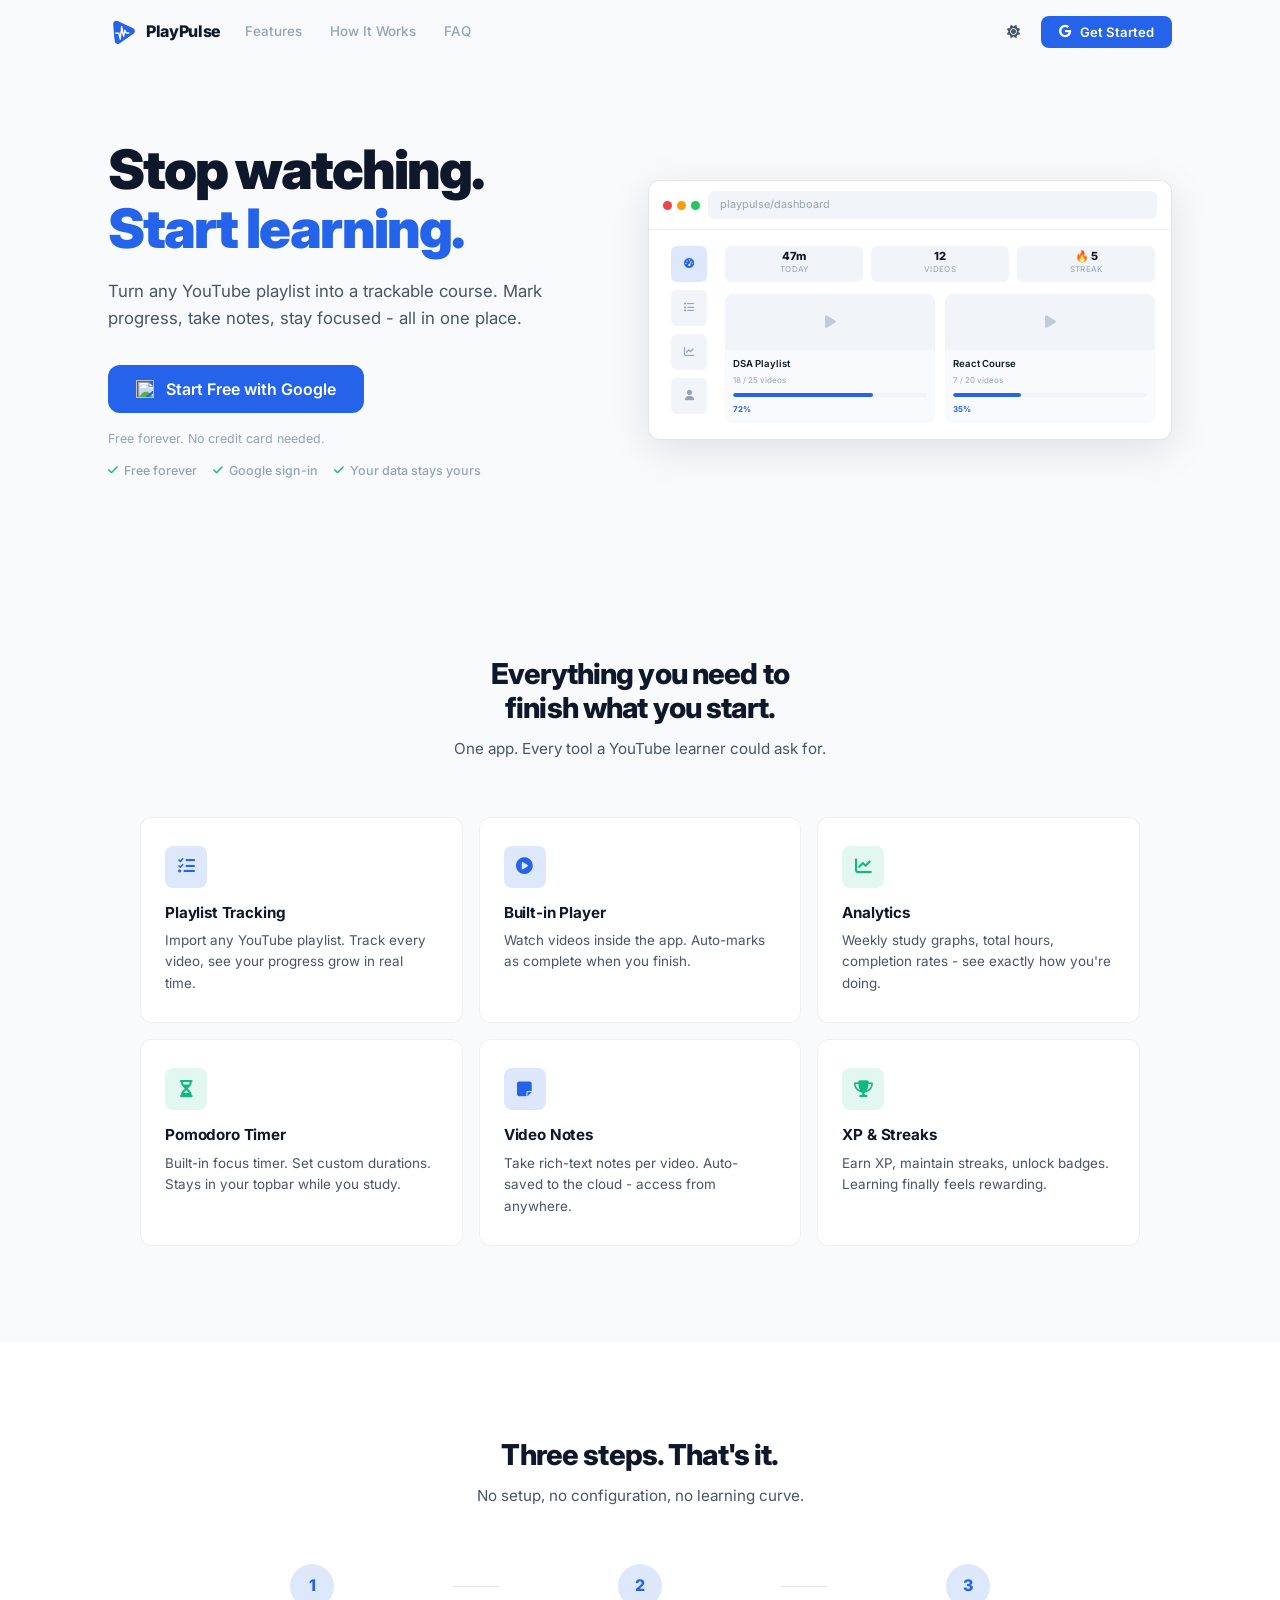
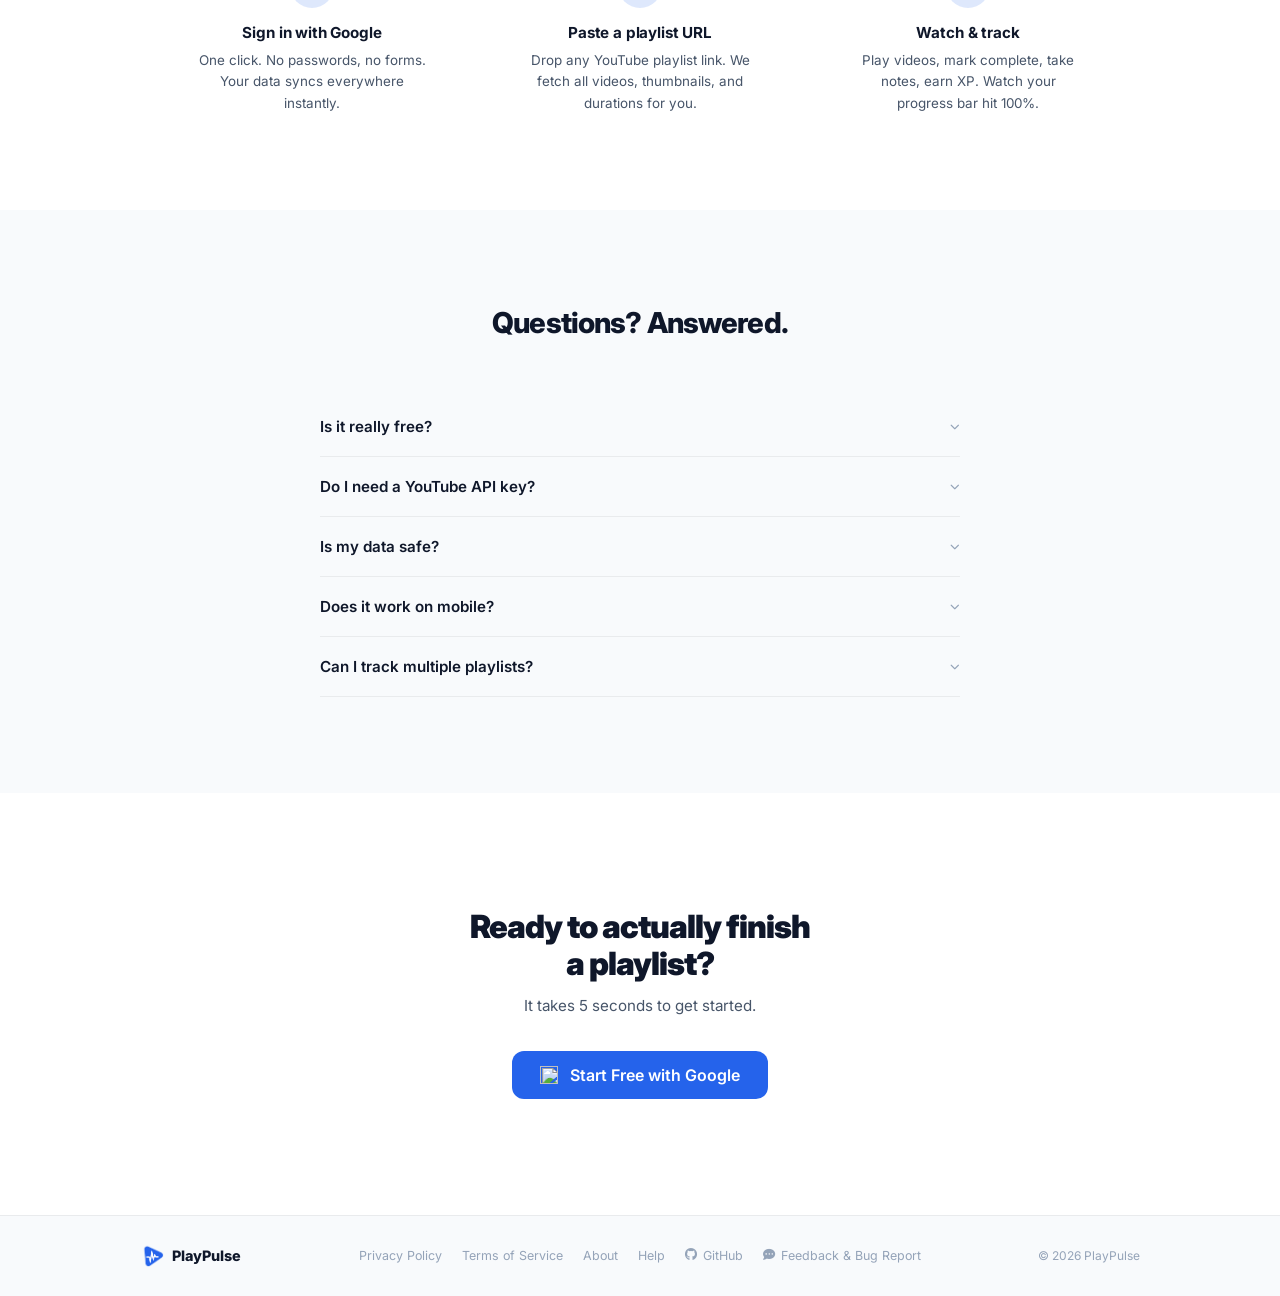
==== commit cf9232e7: "feat: Implement core application features including gamification, video playback, playlists, notes, " ====
--- a/index.html
+++ b/index.html
@@ -2,6 +2,25 @@
 <html lang="en">
 
 <head>
+  <!-- Google Tag Manager -->
+  <script>(function (w, d, s, l, i) {
+      w[l] = w[l] || []; w[l].push({
+        'gtm.start':
+          new Date().getTime(), event: 'gtm.js'
+      }); var f = d.getElementsByTagName(s)[0],
+        j = d.createElement(s), dl = l != 'dataLayer' ? '&l=' + l : ''; j.async = true; j.src =
+          'https://www.googletagmanager.com/gtm.js?id=' + i + dl; f.parentNode.insertBefore(j, f);
+    })(window, document, 'script', 'dataLayer', 'GTM-PPTPR3FR');</script>
+  <!-- End Google Tag Manager -->
+  <!-- Microsoft Clarity -->
+  <script type="text/javascript">
+    (function (c, l, a, r, i, t, y) {
+      c[a] = c[a] || function () { (c[a].q = c[a].q || []).push(arguments) };
+      t = l.createElement(r); t.async = 1; t.src = "https://www.clarity.ms/tag/" + i;
+      y = l.getElementsByTagName(r)[0]; y.parentNode.insertBefore(t, y);
+    })(window, document, "clarity", "script", "vs5au1v9bz");
+  </script>
+  <!-- End Microsoft Clarity -->
   <meta charset="UTF-8" />
   <meta name="viewport" content="width=device-width, initial-scale=1.0" />
   <title>PlayPulse | Turn YouTube Playlists into Trackable Courses</title>
@@ -83,6 +102,11 @@
 
 <body class="landing-body">
 
+  <!-- Google Tag Manager (noscript) -->
+  <noscript><iframe src="https://www.googletagmanager.com/ns.html?id=GTM-PPTPR3FR" height="0" width="0"
+      style="display:none;visibility:hidden"></iframe></noscript>
+  <!-- End Google Tag Manager (noscript) -->
+
   <!-- Skip to content link (UX-26) -->
   <a href="#main-content" class="skip-link">Skip to main content</a>
 
@@ -150,7 +174,7 @@
         <div class="hero-mockup">
           <div class="mockup-topbar">
             <div class="mockup-dots"><span></span><span></span><span></span></div>
-            <span class="mockup-url">playpulse.app/dashboard</span>
+            <span class="mockup-url">playpulse/dashboard</span>
           </div>
           <div class="mockup-body">
             <div class="mockup-sidebar-col">
@@ -395,6 +419,7 @@
           <textarea name="message" id="bug-description" class="input-field bug-textarea" rows="4"
             placeholder="Tell us more..." required></textarea>
         </div>
+        <input type="text" name="_gotcha" style="display:none" />
         <input type="hidden" name="_source" value="PlayPulse Feedback" />
         <button type="submit" id="btn-submit-bug" class="btn-primary btn-full"><i class="fa-solid fa-paper-plane"></i>
           Submit</button>
@@ -411,11 +436,12 @@
   <div id="toast-container" class="toast-container"></div>
 
   <!-- ==================== SCRIPTS ==================== -->
-  <script src="https://cdn.jsdelivr.net/npm/@emailjs/browser@4/dist/email.min.js"></script>
+  <script src="https://cdn.jsdelivr.net/npm/dompurify@3/dist/purify.min.js" crossorigin="anonymous"></script>
+  <script src="https://cdn.jsdelivr.net/npm/@emailjs/browser@4/dist/email.min.js" crossorigin="anonymous"></script>
   <script src="https://www.gstatic.com/firebasejs/10.12.0/firebase-app-compat.js"></script>
   <script src="https://www.gstatic.com/firebasejs/10.12.0/firebase-auth-compat.js"></script>
   <script src="https://www.gstatic.com/firebasejs/10.12.0/firebase-firestore-compat.js"></script>
-  <script src="js/firebase-init.js"></script>
+  <script src="js/config.js"></script>
   <script src="js/constants.js"></script>
   <script src="js/auth.js"></script>
   <script src="js/email.js"></script>
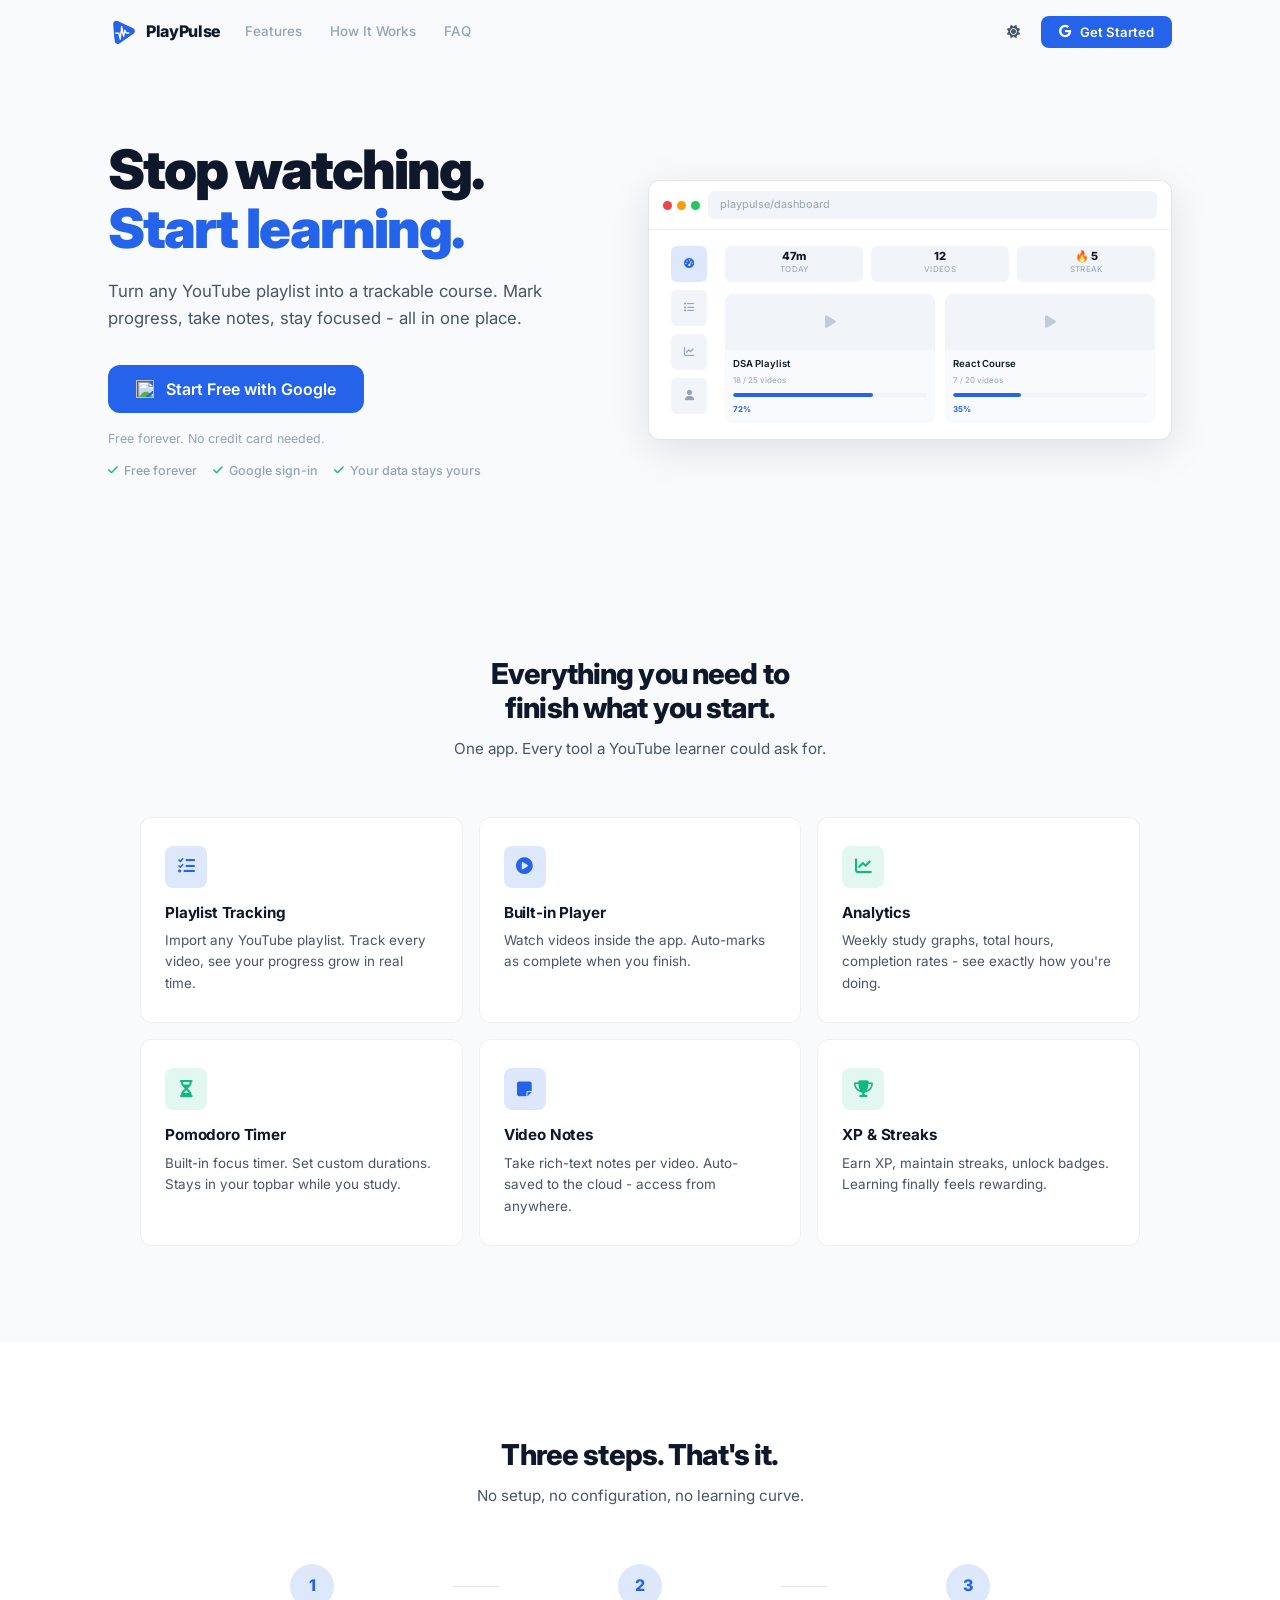
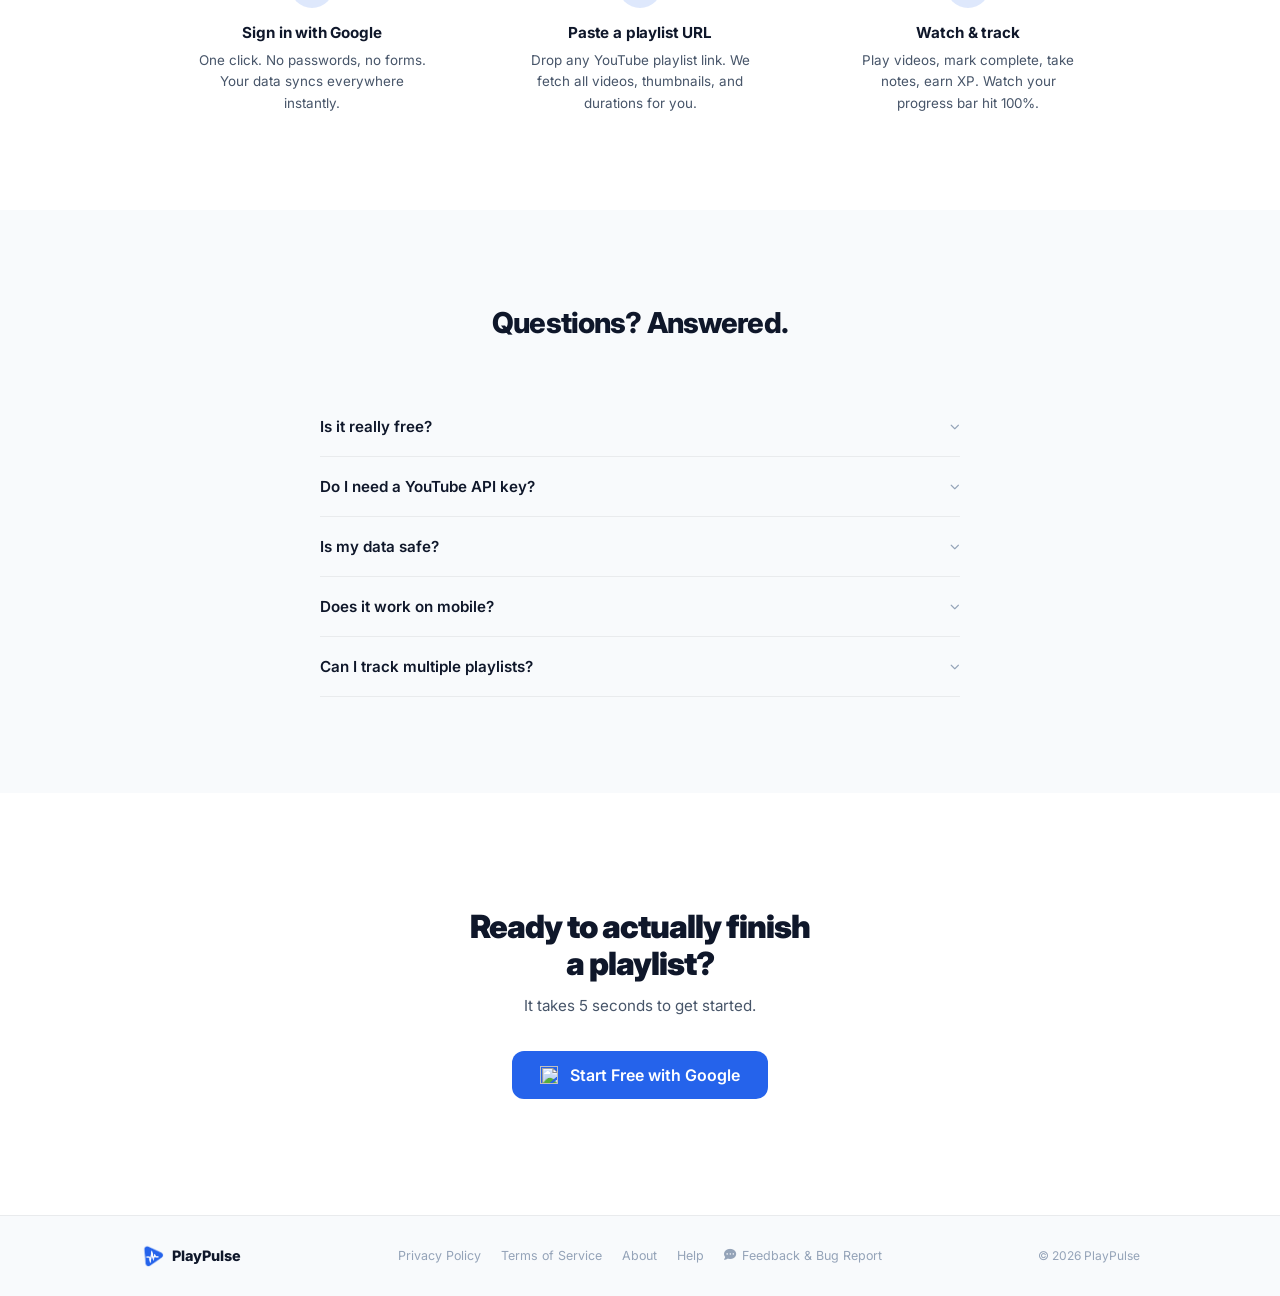
==== commit 571d02a1: "chore: Remove GitHub link from the footer across all HTML pages." ====
--- a/index.html
+++ b/index.html
@@ -29,25 +29,27 @@
   <meta name="keywords"
     content="YouTube playlist tracker, study tracker, online learning, YouTube course creator, productivity tool, Pomodoro timer, learning analytics, PlayPulse" />
   <meta name="author" content="PlayPulse" />
-  <link rel="canonical" href="https://playpulse.app/" />
+  <link rel="canonical" href="https://playpulse-pearl.vercel.app/" />
 
   <!-- Open Graph / Facebook -->
   <meta property="og:type" content="website" />
-  <meta property="og:url" content="https://playpulse.app/" />
+  <meta property="og:url" content="https://playpulse-pearl.vercel.app/" />
   <meta property="og:title" content="PlayPulse | Learn Smarter, Track Everything" />
   <meta property="og:description"
     content="Turn any YouTube playlist into a trackable course. Free forever. Progress tracking, notes, analytics, and more." />
-  <meta property="og:image" content="https://playpulse.app/assets/social-preview.png" />
+  <meta property="og:image" content="https://playpulse-pearl.vercel.app/assets/social-preview.png" />
+  <meta property="og:image:width" content="512" />
+  <meta property="og:image:height" content="512" />
   <meta property="og:site_name" content="PlayPulse" />
   <meta property="og:locale" content="en_US" />
 
   <!-- Twitter -->
   <meta name="twitter:card" content="summary_large_image" />
-  <meta name="twitter:url" content="https://playpulse.app/" />
+  <meta name="twitter:url" content="https://playpulse-pearl.vercel.app/" />
   <meta name="twitter:title" content="PlayPulse | Learn Smarter, Track Everything" />
   <meta name="twitter:description"
     content="Turn any YouTube playlist into a trackable course. Free forever. Progress tracking, notes, analytics, and more." />
-  <meta name="twitter:image" content="https://playpulse.app/assets/social-preview.png" />
+  <meta name="twitter:image" content="https://playpulse-pearl.vercel.app/assets/social-preview.png" />
 
   <!-- Accessibility & Theme -->
   <meta name="color-scheme" content="dark light" />
@@ -77,7 +79,7 @@
     "@context": "https://schema.org",
     "@type": "WebApplication",
     "name": "PlayPulse",
-    "url": "https://playpulse.app/",
+    "url": "https://playpulse-pearl.vercel.app/",
     "description": "Turn any YouTube playlist into a trackable course. Mark progress, take notes, stay focused.",
     "applicationCategory": "EducationApplication, ProductivityApplication",
     "operatingSystem": "All",
@@ -381,8 +383,6 @@
         <a href="terms.html">Terms of Service</a>
         <a href="about.html">About</a>
         <a href="help.html">Help</a>
-        <a href="https://github.com" target="_blank" rel="noopener noreferrer"><i class="fa-brands fa-github"></i>
-          GitHub</a>
         <a href="#" id="btn-report-bug-landing" class="footer-bug-link"><i class="fa-solid fa-comment-dots"></i>
           Feedback & Bug Report</a>
       </div>
